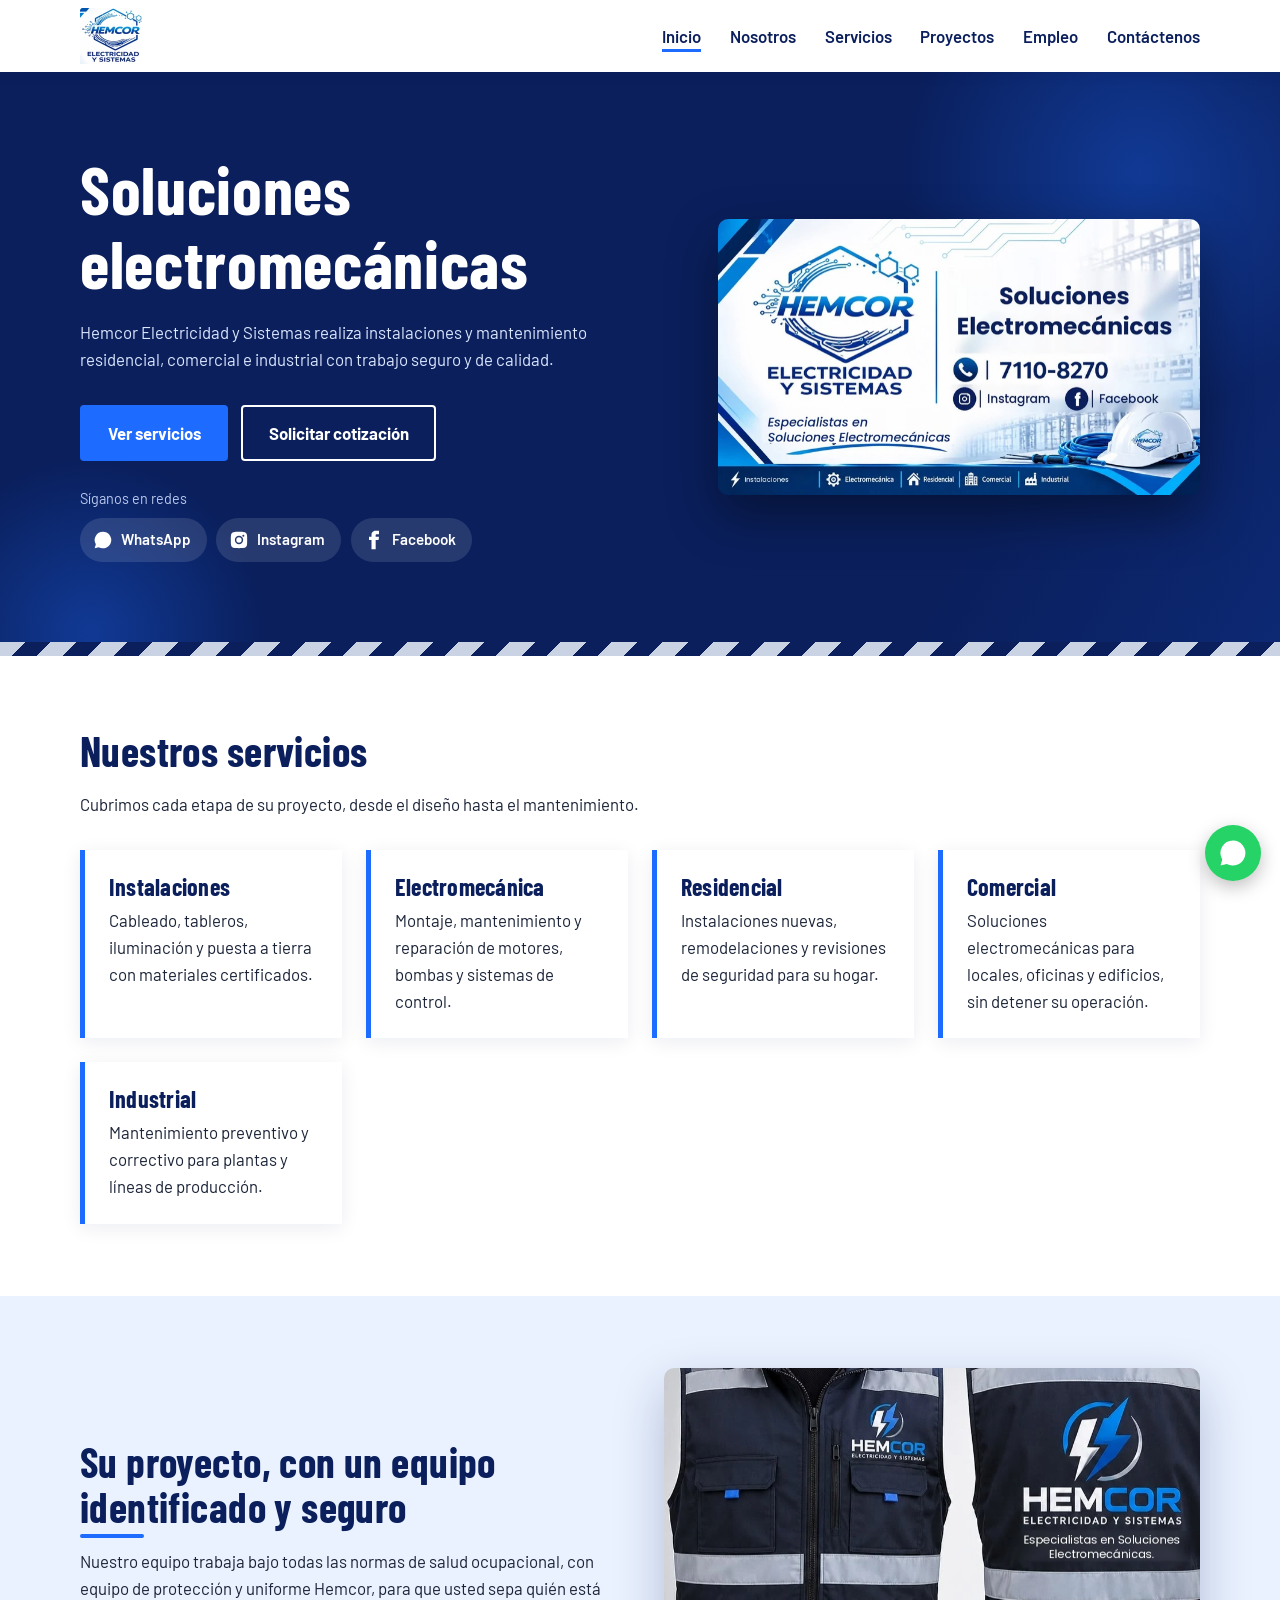
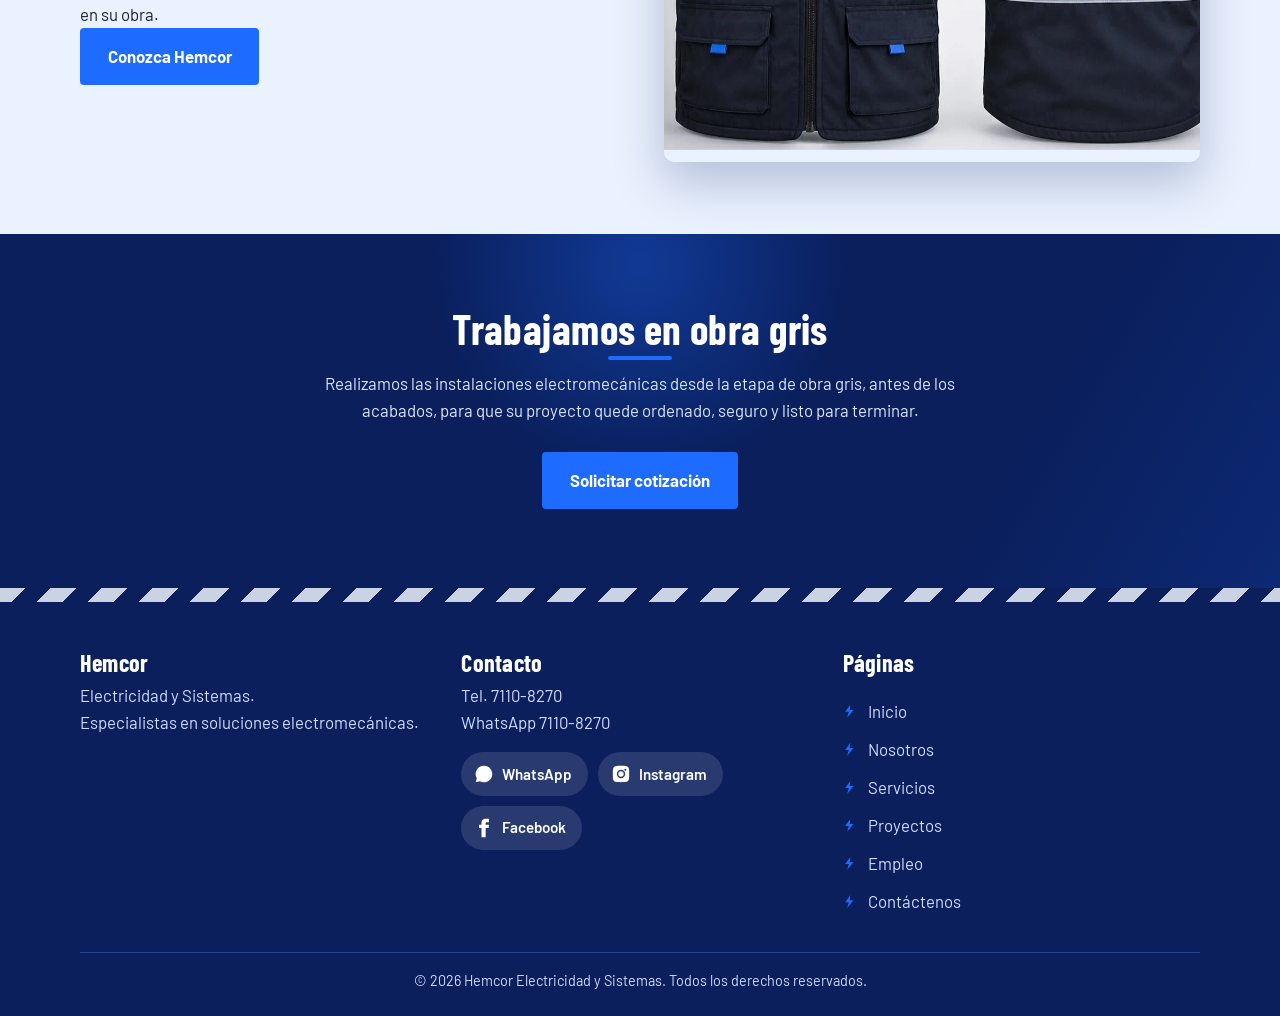
==== index.html @ e05042e1 "Sitio web de Hemcor Electricidad y Sistemas Sitio estático (HTML, CSS y JS) optimizado: imágenes Web" ====
<!DOCTYPE html>
<html lang="es">
<head>
<meta charset="UTF-8">
<meta name="viewport" content="width=device-width, initial-scale=1">
<title>Inicio | Hemcor Electricidad y Sistemas</title>
<meta name="description" content="Hemcor Electricidad y Sistemas: instalaciones eléctricas y electromecánicas residenciales, comerciales e industriales en Costa Rica. Cotice por WhatsApp al 7110-8270.">
<meta name="color-scheme" content="only light">
<meta name="theme-color" content="#0a1f5c">
<link rel="icon" type="image/png" sizes="32x32" href="images/favicon-32.png">
<link rel="apple-touch-icon" href="images/apple-touch-icon.png">
<link rel="canonical" href="https://j0s4.github.io/hemcor-web/">
<meta property="og:type" content="website">
<meta property="og:locale" content="es_CR">
<meta property="og:site_name" content="Hemcor Electricidad y Sistemas">
<meta property="og:title" content="Inicio | Hemcor Electricidad y Sistemas">
<meta property="og:description" content="Hemcor Electricidad y Sistemas: instalaciones eléctricas y electromecánicas residenciales, comerciales e industriales en Costa Rica. Cotice por WhatsApp al 7110-8270.">
<meta property="og:url" content="https://j0s4.github.io/hemcor-web/">
<meta property="og:image" content="https://j0s4.github.io/hemcor-web/images/compartir.jpg">
<meta property="og:image:width" content="1200">
<meta property="og:image:height" content="630">
<meta name="twitter:card" content="summary_large_image">
<link rel="preload" href="fonts/barlow-latin-400-normal.woff2" as="font" type="font/woff2" crossorigin>
<link rel="preload" href="fonts/barlow-condensed-latin-700-normal.woff2" as="font" type="font/woff2" crossorigin>
<link rel="stylesheet" href="css/estilos.css">
<noscript><style>.reveal{opacity:1!important;transform:none!important}</style></noscript>
<script type="application/ld+json">{"@context":"https://schema.org","@type":"Electrician","name":"Hemcor Electricidad y Sistemas","description":"Soluciones electromecánicas residenciales, comerciales e industriales.","url":"https://j0s4.github.io/hemcor-web/","logo":"https://j0s4.github.io/hemcor-web/images/logo.png","image":"https://j0s4.github.io/hemcor-web/images/compartir.jpg","telephone":"+506 7110-8270","address":{"@type":"PostalAddress","addressCountry":"CR"},"areaServed":"Costa Rica","sameAs":["https://www.instagram.com/hemcor_electromecanica/","https://www.facebook.com/profile.php?id=61596458493257"]}</script>
</head>
<body>
<header class="cabecera"><div class="contenedor">
<a class="logo-cab" href="index.html" aria-label="Inicio"><img src="images/logo.webp" width="124" height="112" alt="Hemcor Electricidad y Sistemas"></a>
<button class="hamburguesa" aria-label="Abrir menú" aria-expanded="false">&#9776;</button>
<nav><ul class="menu"><li><a href="index.html">Inicio</a></li><li><a href="nosotros.html">Nosotros</a></li><li><a href="servicios.html">Servicios</a></li><li><a href="proyectos.html">Proyectos</a></li><li><a href="empleo.html">Empleo</a></li><li><a href="contacto.html">Contáctenos</a></li></ul></nav>
</div></header>
<main>
<section class="hero"><div class="contenedor">
<div><h1>Soluciones electromecánicas</h1>
<p>Hemcor Electricidad y Sistemas realiza instalaciones y mantenimiento residencial, comercial e industrial con trabajo seguro y de calidad.</p>
<div class="botones"><a class="btn" href="servicios.html">Ver servicios</a><a class="btn claro" href="contacto.html">Solicitar cotización</a></div>
<p class="siganos">Síganos en redes</p><div class="redes redes-hero"><a class="wa" href="https://wa.me/50671108270" target="_blank" rel="noopener"><svg viewBox="0 0 24 24" aria-hidden="true"><path d="M17.5 14.4c-.3-.1-1.8-.9-2-1-.3-.1-.5-.1-.7.1-.2.3-.8 1-.9 1.2-.2.2-.3.2-.6.1-.3-.1-1.2-.5-2.4-1.5-.9-.8-1.5-1.8-1.6-2.1-.2-.3 0-.5.1-.6l.4-.5c.2-.2.2-.3.3-.5.1-.2 0-.4 0-.5l-.9-2.2c-.2-.6-.5-.5-.7-.5h-.6c-.2 0-.5.1-.8.4-.3.3-1 1-1 2.5s1.1 2.9 1.2 3.1c.1.2 2.1 3.2 5.1 4.5 2.5 1 3 .8 3.6.7.6-.1 1.8-.7 2-1.4.2-.7.2-1.3.2-1.4-.1-.2-.3-.3-.6-.4zM12 2a10 10 0 0 0-8.6 15.1L2 22l5-1.3A10 10 0 1 0 12 2z"/></svg><span>WhatsApp</span></a><a class="ig" href="https://www.instagram.com/hemcor_electromecanica/" target="_blank" rel="noopener"><svg viewBox="0 0 24 24" aria-hidden="true"><path d="M12 2.2c3.2 0 3.6 0 4.8.1 3.3.1 4.8 1.7 4.9 4.9.1 1.3.1 1.6.1 4.8s0 3.6-.1 4.8c-.1 3.2-1.7 4.8-4.9 4.9-1.3.1-1.6.1-4.8.1s-3.6 0-4.8-.1c-3.3-.1-4.8-1.7-4.9-4.9C2.2 15.6 2.2 15.2 2.2 12s0-3.6.1-4.8C2.4 3.9 3.9 2.4 7.2 2.3 8.4 2.2 8.8 2.2 12 2.2zM12 7a5 5 0 1 0 0 10 5 5 0 0 0 0-10zm0 8.2a3.2 3.2 0 1 1 0-6.4 3.2 3.2 0 0 1 0 6.4zm5.2-9.6a1.2 1.2 0 1 0 0 2.4 1.2 1.2 0 0 0 0-2.4z"/></svg><span>Instagram</span></a><a class="fb" href="https://www.facebook.com/profile.php?id=61596458493257" target="_blank" rel="noopener"><svg viewBox="0 0 24 24" aria-hidden="true"><path d="M14 8V6c0-.9.6-1 1-1h3V1h-4c-4 0-5 3-5 5v2H6v4h3v11h5V12h3.5l.5-4z"/></svg><span>Facebook</span></a></div></div>
<div class="foto flota"><img src="images/tarjeta.webp" srcset="images/tarjeta-800.webp 800w, images/tarjeta.webp 1600w" sizes="(max-width: 820px) 92vw, 520px" width="1600" height="914" fetchpriority="high" alt="Tarjeta de presentación de Hemcor: soluciones electromecánicas"></div>
</div></section><div class="banda"></div>
<section class="seccion"><div class="contenedor"><h2>Nuestros servicios</h2><p>Cubrimos cada etapa de su proyecto, desde el diseño hasta el mantenimiento.</p>
<div class="rejilla"><div class="tarjeta reveal"><h3>Instalaciones</h3><p>Cableado, tableros, iluminación y puesta a tierra con materiales certificados.</p></div><div class="tarjeta reveal"><h3>Electromecánica</h3><p>Montaje, mantenimiento y reparación de motores, bombas y sistemas de control.</p></div><div class="tarjeta reveal"><h3>Residencial</h3><p>Instalaciones nuevas, remodelaciones y revisiones de seguridad para su hogar.</p></div><div class="tarjeta reveal"><h3>Comercial</h3><p>Soluciones electromecánicas para locales, oficinas y edificios, sin detener su operación.</p></div><div class="tarjeta reveal"><h3>Industrial</h3><p>Mantenimiento preventivo y correctivo para plantas y líneas de producción.</p></div></div></div></section>
<section class="seccion alt"><div class="contenedor dos">
<div class="reveal"><h2>Su proyecto, con un equipo identificado y seguro</h2><p>Nuestro equipo trabaja bajo todas las normas de salud ocupacional, con equipo de protección y uniforme Hemcor, para que usted sepa quién está en su obra.</p>
<a class="btn" href="nosotros.html">Conozca Hemcor</a></div>
<div class="foto reveal der"><img data-parallax src="images/chaleco.webp" width="1046" height="770" loading="lazy" decoding="async" alt="Chaleco de trabajo Hemcor"></div>
</div></section>
<section class="seccion obra"><div class="contenedor reveal"><h2>Trabajamos en obra gris</h2><p>Realizamos las instalaciones electromecánicas desde la etapa de obra gris, antes de los acabados, para que su proyecto quede ordenado, seguro y listo para terminar.</p><a class="btn" href="contacto.html">Solicitar cotización</a></div></section>
</main>
<div class="banda"></div>
<footer class="pie"><div class="contenedor">
<div class="rejilla">
<div><h3>Hemcor</h3><p>Electricidad y Sistemas.<br>Especialistas en soluciones electromecánicas.</p></div>
<div><h3>Contacto</h3><p><a href="tel:+50671108270">Tel. 7110-8270</a><br><a href="https://wa.me/50671108270" target="_blank" rel="noopener">WhatsApp 7110-8270</a></p><div class="redes"><a class="wa" href="https://wa.me/50671108270" target="_blank" rel="noopener"><svg viewBox="0 0 24 24" aria-hidden="true"><path d="M17.5 14.4c-.3-.1-1.8-.9-2-1-.3-.1-.5-.1-.7.1-.2.3-.8 1-.9 1.2-.2.2-.3.2-.6.1-.3-.1-1.2-.5-2.4-1.5-.9-.8-1.5-1.8-1.6-2.1-.2-.3 0-.5.1-.6l.4-.5c.2-.2.2-.3.3-.5.1-.2 0-.4 0-.5l-.9-2.2c-.2-.6-.5-.5-.7-.5h-.6c-.2 0-.5.1-.8.4-.3.3-1 1-1 2.5s1.1 2.9 1.2 3.1c.1.2 2.1 3.2 5.1 4.5 2.5 1 3 .8 3.6.7.6-.1 1.8-.7 2-1.4.2-.7.2-1.3.2-1.4-.1-.2-.3-.3-.6-.4zM12 2a10 10 0 0 0-8.6 15.1L2 22l5-1.3A10 10 0 1 0 12 2z"/></svg><span>WhatsApp</span></a><a class="ig" href="https://www.instagram.com/hemcor_electromecanica/" target="_blank" rel="noopener"><svg viewBox="0 0 24 24" aria-hidden="true"><path d="M12 2.2c3.2 0 3.6 0 4.8.1 3.3.1 4.8 1.7 4.9 4.9.1 1.3.1 1.6.1 4.8s0 3.6-.1 4.8c-.1 3.2-1.7 4.8-4.9 4.9-1.3.1-1.6.1-4.8.1s-3.6 0-4.8-.1c-3.3-.1-4.8-1.7-4.9-4.9C2.2 15.6 2.2 15.2 2.2 12s0-3.6.1-4.8C2.4 3.9 3.9 2.4 7.2 2.3 8.4 2.2 8.8 2.2 12 2.2zM12 7a5 5 0 1 0 0 10 5 5 0 0 0 0-10zm0 8.2a3.2 3.2 0 1 1 0-6.4 3.2 3.2 0 0 1 0 6.4zm5.2-9.6a1.2 1.2 0 1 0 0 2.4 1.2 1.2 0 0 0 0-2.4z"/></svg><span>Instagram</span></a><a class="fb" href="https://www.facebook.com/profile.php?id=61596458493257" target="_blank" rel="noopener"><svg viewBox="0 0 24 24" aria-hidden="true"><path d="M14 8V6c0-.9.6-1 1-1h3V1h-4c-4 0-5 3-5 5v2H6v4h3v11h5V12h3.5l.5-4z"/></svg><span>Facebook</span></a></div></div>
<div><h3>Páginas</h3><ul class="lista"><li><a href="index.html">Inicio</a></li><li><a href="nosotros.html">Nosotros</a></li><li><a href="servicios.html">Servicios</a></li><li><a href="proyectos.html">Proyectos</a></li><li><a href="empleo.html">Empleo</a></li><li><a href="contacto.html">Contáctenos</a></li></ul></div>
</div>
<p class="copy">© 2026 Hemcor Electricidad y Sistemas. Todos los derechos reservados.</p>
</div></footer>
<a class="wa-flotante" href="https://wa.me/50671108270" target="_blank" rel="noopener" aria-label="Escríbanos por WhatsApp"><svg viewBox="0 0 24 24" aria-hidden="true"><path d="M17.5 14.4c-.3-.1-1.8-.9-2-1-.3-.1-.5-.1-.7.1-.2.3-.8 1-.9 1.2-.2.2-.3.2-.6.1-.3-.1-1.2-.5-2.4-1.5-.9-.8-1.5-1.8-1.6-2.1-.2-.3 0-.5.1-.6l.4-.5c.2-.2.2-.3.3-.5.1-.2 0-.4 0-.5l-.9-2.2c-.2-.6-.5-.5-.7-.5h-.6c-.2 0-.5.1-.8.4-.3.3-1 1-1 2.5s1.1 2.9 1.2 3.1c.1.2 2.1 3.2 5.1 4.5 2.5 1 3 .8 3.6.7.6-.1 1.8-.7 2-1.4.2-.7.2-1.3.2-1.4-.1-.2-.3-.3-.6-.4zM12 2a10 10 0 0 0-8.6 15.1L2 22l5-1.3A10 10 0 1 0 12 2z"/></svg></a>
<button class="subir" aria-label="Volver arriba">&#8593;</button>
<script src="js/main.js" defer></script>
</body>
</html>
---- css/estilos.css ----
@font-face{font-family:'Barlow';font-style:normal;font-weight:400;font-display:swap;src:url(../fonts/barlow-latin-400-normal.woff2) format('woff2')}
@font-face{font-family:'Barlow';font-style:normal;font-weight:600;font-display:swap;src:url(../fonts/barlow-latin-600-normal.woff2) format('woff2')}
@font-face{font-family:'Barlow';font-style:normal;font-weight:700;font-display:swap;src:url(../fonts/barlow-latin-700-normal.woff2) format('woff2')}
@font-face{font-family:'Barlow Condensed';font-style:normal;font-weight:700;font-display:swap;src:url(../fonts/barlow-condensed-latin-700-normal.woff2) format('woff2')}
:root{--navy:#0a1f5c;--azul:#1e6bff;--cielo:#eaf2ff;--reflej:#c9d3e3;--texto:#1b2438;--blanco:#fff}
*{box-sizing:border-box;margin:0;padding:0}
html{scroll-behavior:smooth}
body{font-family:'Barlow',sans-serif;color:var(--texto);line-height:1.6;font-size:1.05rem}
h1,h2,h3{font-family:'Barlow Condensed',sans-serif;line-height:1.1;color:var(--navy);letter-spacing:.01em}
h1{font-size:clamp(2.4rem,6vw,4.2rem)}h2{font-size:clamp(1.9rem,4vw,2.6rem);margin-bottom:.6rem}h3{font-size:1.5rem;margin-bottom:.4rem}
img{max-width:100%;display:block}a{color:inherit}
:focus-visible{outline:3px solid var(--azul);outline-offset:2px}
.contenedor{width:min(1120px,92%);margin:auto}
.seccion{padding:4.5rem 0}.seccion.alt{background:var(--cielo)}
.banda{height:14px;background:repeating-linear-gradient(135deg,var(--reflej) 0 18px,var(--navy) 18px 36px)}
/* cabecera */
.cabecera{position:sticky;top:0;z-index:50;background:var(--blanco);box-shadow:0 2px 12px rgba(10,31,92,.12)}
.cabecera .contenedor{display:flex;align-items:center;justify-content:space-between;padding:.5rem 0}
.cabecera img{height:56px;width:auto}
.menu{display:flex;gap:1.8rem;list-style:none}
.menu a{text-decoration:none;font-weight:600;color:var(--navy);padding:.3rem 0;border-bottom:3px solid transparent}
.menu a:hover,.menu a.activo{border-color:var(--azul)}
.hamburguesa{display:none;background:none;border:0;font-size:2rem;color:var(--navy);cursor:pointer}
/* hero */
.hero{background:linear-gradient(120deg,var(--navy) 55%,#123a9c);color:var(--blanco);padding:5rem 0}
.hero .contenedor{display:grid;grid-template-columns:1.1fr .9fr;gap:3rem;align-items:center}
.hero h1{color:var(--blanco)}.hero p{margin:1.2rem 0 2rem;max-width:34em;color:#dbe6ff}
.hero img{border-radius:10px;box-shadow:0 20px 50px rgba(0,0,0,.4)}
.pagina-titulo{background:var(--navy);color:var(--blanco);padding:3.5rem 0}.pagina-titulo h1{color:var(--blanco);font-size:clamp(2.2rem,5vw,3.4rem)}
.botones{display:flex;gap:.8rem;flex-wrap:wrap}
.btn{display:inline-block;padding:.8rem 1.6rem;background:var(--azul);color:var(--blanco);font-weight:700;text-decoration:none;border-radius:4px;border:2px solid var(--azul);cursor:pointer;font:inherit;font-weight:700;transition:background .2s}
.btn:hover{background:var(--blanco);color:var(--azul)}
.btn.claro{background:transparent;border-color:var(--blanco)}.btn.claro:hover{background:var(--blanco);color:var(--navy)}
/* rejillas */
.rejilla{display:grid;grid-template-columns:repeat(auto-fit,minmax(240px,1fr));gap:1.5rem;margin-top:2rem}
.tarjeta{background:var(--blanco);border-left:5px solid var(--azul);padding:1.5rem;box-shadow:0 4px 18px rgba(10,31,92,.08)}
.dos{display:grid;grid-template-columns:1fr 1fr;gap:3rem;align-items:center}
.dos img{border-radius:10px}
.lista{list-style:none;margin-top:1rem}.lista li{padding:.35rem 0 .35rem 1.6rem;position:relative}
.lista li::before{content:"";position:absolute;left:0;top:.8rem;width:.8rem;height:.8rem;background:var(--azul);clip-path:polygon(60% 0,20% 55%,48% 55%,36% 100%,85% 40%,55% 40%)}
.cifras{display:flex;gap:2.5rem;flex-wrap:wrap;margin-top:2rem}.cifras strong{display:block;font:700 2.6rem 'Barlow Condensed';color:var(--azul)}
/* formulario */
form{display:grid;gap:1rem}label{font-weight:600;color:var(--navy)}
input,textarea,select{width:100%;padding:.75rem;border:2px solid var(--reflej);border-radius:4px;font:inherit}
input:focus,textarea:focus,select:focus{border-color:var(--azul);outline:none}
.aviso{color:#0a7a3b;font-weight:600;min-height:1.5em}
/* pie */
.pie{background:var(--navy);color:#cfdbff;padding:3rem 0 1.5rem}
.pie .rejilla{margin-top:0}.pie h3{color:var(--blanco)}.pie a{text-decoration:none}.pie a:hover{text-decoration:underline}
.copy{border-top:1px solid #2b448f;margin-top:2rem;padding-top:1rem;font-size:.9rem;text-align:center}
.subir{position:fixed;right:1.2rem;bottom:1.2rem;width:48px;height:48px;border-radius:50%;border:0;background:var(--azul);color:#fff;font-size:1.4rem;cursor:pointer;opacity:0;pointer-events:none;transition:opacity .3s}
.subir.visible{opacity:1;pointer-events:auto}
.reveal{opacity:0;transform:translateY(16px);transition:.6s}.reveal.visible{opacity:1;transform:none}

/* fotos con movimiento */
.foto{overflow:hidden;border-radius:10px;box-shadow:0 20px 50px rgba(10,31,92,.25)}
.foto img{width:100%;border-radius:0;box-shadow:none;transition:transform .8s cubic-bezier(.2,.7,.2,1);will-change:transform}
.foto:hover img{transform:scale(1.08)}
.hero .foto{box-shadow:0 20px 50px rgba(0,0,0,.4)}
.hero .foto img{box-shadow:none;border-radius:0}
.flota{animation:flotar 6s ease-in-out infinite}
@keyframes flotar{0%,100%{transform:translateY(0)}50%{transform:translateY(-12px)}}
.hero .contenedor>div:first-child{animation:entra-izq 1s both}
.hero .foto{animation:entra-der 1s .15s both,flotar 6s 1.2s ease-in-out infinite}
@keyframes entra-izq{from{opacity:0;transform:translateX(-40px)}}
@keyframes entra-der{from{opacity:0;transform:translateX(50px) scale(.95)}}
.reveal.der{transform:translateX(50px) scale(.96)}.reveal.der.visible{transform:none}
.tarjeta .foto{margin:-1.5rem -1.5rem 1rem;border-radius:0;box-shadow:none}
.tarjeta .foto img{height:210px;object-fit:cover}
.btn{transition:background .2s,transform .2s}.btn:hover{transform:translateY(-2px)}
.galeria{display:grid;grid-template-columns:repeat(auto-fit,minmax(260px,1fr));gap:1.5rem;margin-top:2rem}
.galeria .tarjeta{display:flex;flex-direction:column}
.galeria .foto img{height:380px;object-fit:cover;object-position:center top}
.video{margin:-1.5rem -1.5rem 1rem;background:#000}
.video video{width:100%;height:380px;object-fit:contain;display:block;background:#000}
/* obra gris */
.obra{background:linear-gradient(120deg,var(--navy) 55%,#123a9c);color:var(--blanco);text-align:center}
.obra h2{color:var(--blanco)}.obra p{max-width:40em;margin:.5rem auto 1.8rem;color:#dbe6ff}

/* ===== movimiento sutil ===== */
/* barra de progreso de lectura */
.progreso{position:fixed;top:0;left:0;height:3px;width:100%;background:linear-gradient(90deg,var(--azul),#6fa8ff);transform-origin:left;transform:scaleX(0);z-index:100}
/* cabecera que se compacta */
.cabecera{transition:box-shadow .3s,background .3s}.cabecera img{transition:height .3s}
.cabecera.compacta img{height:46px}.cabecera.compacta{box-shadow:0 4px 18px rgba(10,31,92,.2)}
/* menú: subrayado que se dibuja */
.menu a{position:relative;border-bottom:0;transition:color .2s}
.menu a::after{content:"";position:absolute;left:0;right:0;bottom:-2px;height:3px;background:var(--azul);transform:scaleX(0);transform-origin:left;transition:transform .3s}
.menu a:hover::after,.menu a.activo::after{transform:scaleX(1)}
/* franjas de seguridad en movimiento lento */
.banda{background-size:51px 100%;animation:franja 3s linear infinite}
@keyframes franja{to{background-position:51px 0}}
/* fondo del hero con brillo que respira */
.hero,.obra{position:relative;overflow:hidden;background-size:140% 140%;animation:fondo 14s ease-in-out infinite alternate}
@keyframes fondo{from{background-position:0 50%}to{background-position:100% 50%}}
.hero::before,.hero::after,.obra::before{content:"";position:absolute;border-radius:50%;pointer-events:none;background:radial-gradient(circle,rgba(30,107,255,.35),transparent 65%)}
.hero::before{width:520px;height:520px;right:-120px;top:-160px;animation:orbe 11s ease-in-out infinite alternate}
.hero::after{width:380px;height:380px;left:-100px;bottom:-180px;animation:orbe 14s ease-in-out infinite alternate-reverse}
.obra::before{width:460px;height:460px;left:50%;top:-200px;margin-left:-230px;animation:orbe 12s ease-in-out infinite alternate}
@keyframes orbe{from{transform:translate(0,0) scale(1)}to{transform:translate(-40px,30px) scale(1.25)}}
.hero .contenedor,.obra .contenedor{position:relative;z-index:1}
/* títulos con línea que se dibuja */
.seccion h2{position:relative;padding-bottom:.5rem}
.seccion h2::after{content:"";position:absolute;left:0;bottom:0;width:64px;height:4px;background:var(--azul);border-radius:2px;transform:scaleX(0);transform-origin:left;transition:transform .8s .3s}
.reveal.visible h2::after,.seccion .contenedor>h2.visible::after{transform:scaleX(1)}
.obra h2::after{left:50%;margin-left:-32px}
.pagina-titulo h1{animation:entra-izq .9s both}
.pagina-titulo{position:relative;overflow:hidden}
.pagina-titulo::after{content:"";position:absolute;right:-80px;top:-120px;width:380px;height:380px;border-radius:50%;background:radial-gradient(circle,rgba(30,107,255,.35),transparent 65%);animation:orbe 10s ease-in-out infinite alternate}
/* tarjetas */
.tarjeta{transition:transform .35s,box-shadow .35s,border-color .35s}
.tarjeta:hover{transform:translateY(-6px);box-shadow:0 14px 30px rgba(10,31,92,.18)}
.tarjeta h3{transition:color .25s}.tarjeta:hover h3{color:var(--azul)}
.reveal{transition:opacity .7s,transform .7s}
.reveal.izq{transform:translateX(-50px)}.reveal.izq.visible{transform:none}
/* botones con brillo */
.btn{position:relative;overflow:hidden}
.btn::after{content:"";position:absolute;top:0;left:-80%;width:50%;height:100%;background:linear-gradient(100deg,transparent,rgba(255,255,255,.45),transparent);transform:skewX(-20deg);transition:left .6s}
.btn:hover::after{left:130%}
.hero .btn:not(.claro){animation:pulso 2.8s 2s ease-in-out infinite}
@keyframes pulso{0%,100%{box-shadow:0 0 0 0 rgba(30,107,255,.55)}50%{box-shadow:0 0 0 12px rgba(30,107,255,0)}}
/* iconos de lista y botón subir */
.lista li::before{transition:transform .3s}.lista li:hover::before{transform:scale(1.4) rotate(-8deg)}
.subir{transition:opacity .3s,transform .3s}.subir.visible{animation:rebote 2.4s 1s ease-in-out infinite}.subir:hover{transform:scale(1.12)}
@keyframes rebote{0%,100%{transform:translateY(0)}50%{transform:translateY(-5px)}}
/* fotos: brillo al pasar el mouse */
.foto{position:relative;transform-style:preserve-3d;transition:transform .2s ease-out,box-shadow .3s}
.foto::after{content:"";position:absolute;inset:0;background:linear-gradient(120deg,transparent 40%,rgba(255,255,255,.25) 50%,transparent 60%);transform:translateX(-100%);transition:transform .9s;pointer-events:none}
.foto:hover::after{transform:translateX(100%)}
/* cifras y pie */
.cifras strong{font-variant-numeric:tabular-nums}
.pie a{transition:color .2s,padding-left .2s}.pie .lista a:hover{padding-left:6px;color:#fff;text-decoration:none}
.logo-cab{display:inline-block}.logo-cab:hover img{animation:giro .8s}
@keyframes giro{30%{transform:scale(1.08) rotate(-3deg)}60%{transform:scale(1.04) rotate(2deg)}}
@media(max-width:820px){
 .hamburguesa{display:block}
 .menu{display:none;position:absolute;top:100%;right:0;left:0;background:var(--blanco);flex-direction:column;gap:0;padding:1rem 4%;box-shadow:0 10px 20px rgba(0,0,0,.15)}
 .menu.abierto{display:flex}.menu a{display:block;padding:.7rem 0}
 .hero .contenedor,.dos{grid-template-columns:1fr}
}
@media(prefers-reduced-motion:reduce){*{scroll-behavior:auto!important;animation:none!important}.foto img{transition:none!important;transform:none!important}.progreso{display:none}.tarjeta:hover{transform:none}.reveal{opacity:1;transform:none;transition:none}}

/* ===== mejoras: redes, WhatsApp, móvil ===== */
.redes{display:flex;gap:.6rem;margin-top:1rem}
.redes a{display:inline-flex;align-items:center;justify-content:center;width:44px;height:44px;border-radius:50%;background:rgba(255,255,255,.1);transition:background .25s,transform .25s}
.redes a:hover{background:var(--azul);transform:translateY(-3px)}
.redes svg{width:20px;height:20px;fill:#fff}
.wa-flotante{position:fixed;right:1.2rem;bottom:1.2rem;z-index:60;width:56px;height:56px;border-radius:50%;background:#25d366;display:flex;align-items:center;justify-content:center;box-shadow:0 6px 18px rgba(0,0,0,.25);transition:transform .25s}
.wa-flotante:hover{transform:scale(1.1)}
.wa-flotante svg{width:30px;height:30px;fill:#fff}
.subir{bottom:5.2rem;z-index:60}
.hamburguesa{width:48px;height:48px;line-height:1}
.galeria video{background:#000}
@media(max-width:820px){
 .menu a{font-size:1.1rem;padding:.85rem 0;border-bottom:1px solid var(--cielo)}
 .menu a::after{display:none}.menu a.activo{color:var(--azul)}
 .hero{padding:3rem 0}.hero .contenedor{gap:2rem}.hero p{margin:1rem 0 1.5rem}
 .seccion{padding:3rem 0}.pagina-titulo{padding:2.5rem 0}
 .dos{gap:2rem}
 .cabecera img{height:48px}.cabecera.compacta img{height:42px}
}
@media(max-width:480px){
 .botones .btn{flex:1 1 100%;text-align:center}
 .galeria{grid-template-columns:1fr}
 .galeria .foto img,.video video{height:420px}
 .cifras{gap:1.5rem}
}
/* evita scroll horizontal por animaciones que entran de lado */
.seccion{overflow-x:hidden;overflow-x:clip}
/* botón del menú alineado a la derecha en móvil */
@media(max-width:820px){.hamburguesa{margin-left:auto}}
/* con "reducir movimiento" todo el contenido se muestra en su lugar */
@media(prefers-reduced-motion:reduce){.reveal,.reveal.izq,.reveal.der{opacity:1;transform:none}}
/* ===== correcciones ===== */
/* las imágenes mantienen su proporción (no se estiran) */
img{height:auto}
/* siempre fondo claro y texto legible, aunque el navegador esté en modo oscuro */
:root{color-scheme:only light}
html,body{background:#fff;color:var(--texto)}
/* la tarjeta del inicio no se amplía al pasar el mouse para que el texto se lea nítido */
.hero .foto:hover img{transform:none}
.hero .foto::after{display:none}
/* botones de redes con nombre */
.redes{display:flex;flex-wrap:wrap;gap:.6rem;margin-top:1rem}
.redes a{width:auto;height:44px;padding:0 1rem 0 .8rem;gap:.5rem;border-radius:999px;color:#fff;font-weight:600;font-size:.95rem;text-decoration:none!important;background:rgba(255,255,255,.12)}
.redes a span{line-height:1}
.redes a.wa:hover{background:#25d366}
.redes a.ig:hover{background:linear-gradient(45deg,#f58529,#dd2a7b,#8134af)}
.redes a.fb:hover{background:#1877f2}
.pie .redes a:hover{padding-left:.8rem;color:#fff}
.siganos{margin:1.6rem 0 0!important;font-size:.9rem;color:#b9c8ee!important}
.redes-hero{margin-top:.5rem}
.redes.en-claro{margin-top:1.5rem}
.redes.en-claro a{background:var(--cielo);color:var(--navy)}
.redes.en-claro svg{fill:var(--navy)}
.redes.en-claro a:hover,.redes.en-claro a:hover svg{color:#fff;fill:#fff}
@media(max-width:480px){.redes{gap:.45rem}.redes a{padding:0 .75rem 0 .6rem;gap:.4rem;font-size:.9rem}.redes svg{width:18px;height:18px}}
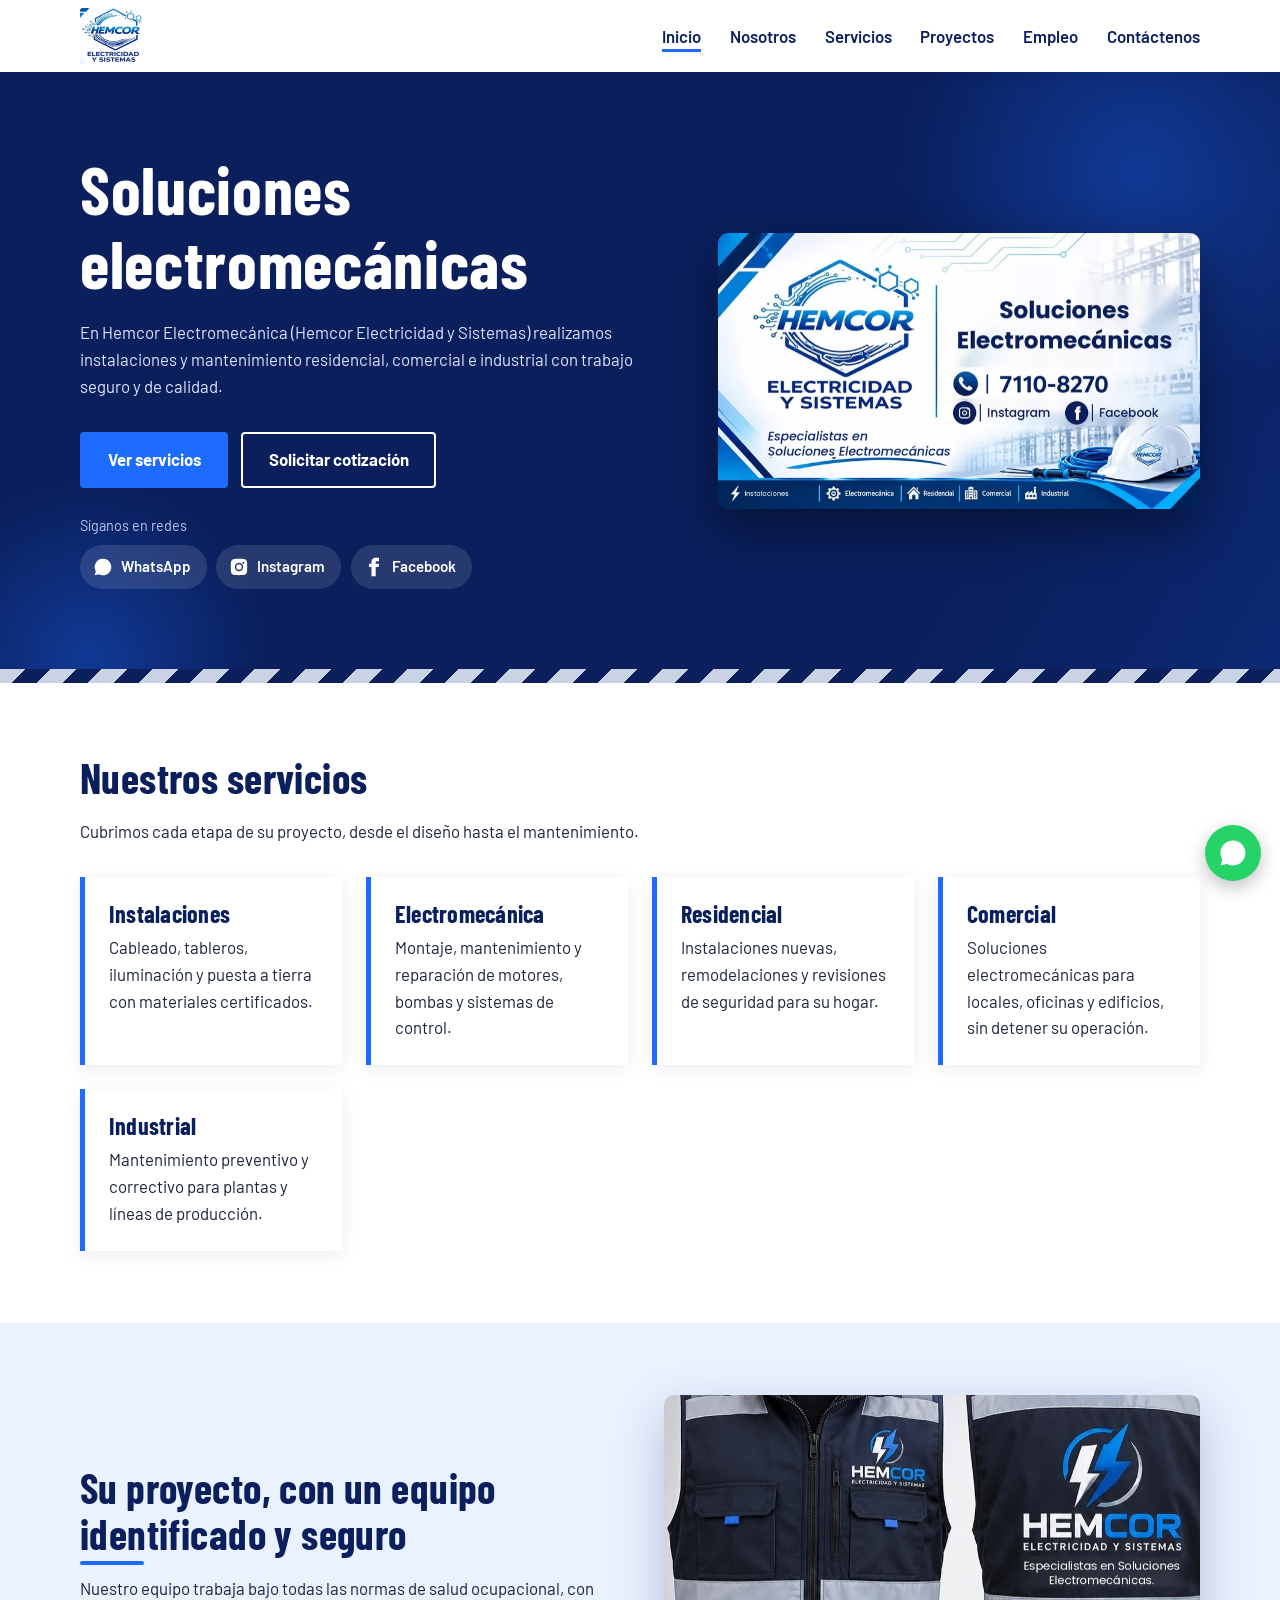
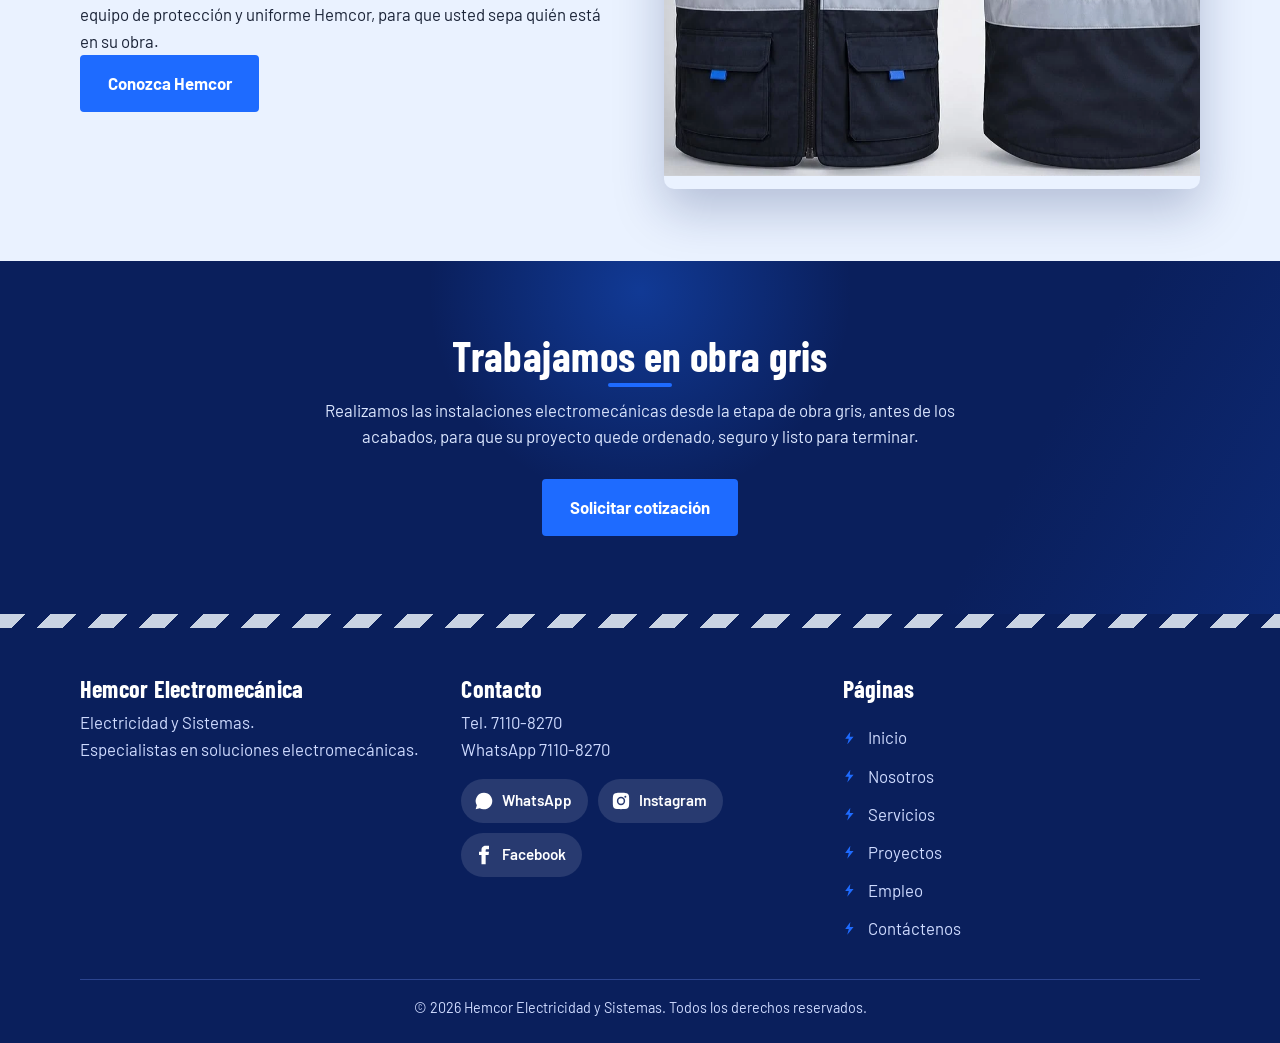
==== commit a37f5093: "SEO: el nombre Hemcor Electromecánica en títulos, textos y datos estructurados Para que Google asoci" ====
--- a/index.html
+++ b/index.html
@@ -3,20 +3,20 @@
 <head>
 <meta charset="UTF-8">
 <meta name="viewport" content="width=device-width, initial-scale=1">
-<title>Inicio | Hemcor Electricidad y Sistemas</title>
-<meta name="description" content="Hemcor Electricidad y Sistemas: instalaciones eléctricas y electromecánicas residenciales, comerciales e industriales en Costa Rica. Cotice por WhatsApp al 7110-8270.">
+<title>Hemcor Electromecánica | Electricidad y Sistemas en Costa Rica</title>
+<meta name="description" content="Hemcor Electromecánica (Hemcor Electricidad y Sistemas): instalaciones eléctricas y electromecánicas residenciales, comerciales e industriales en Costa Rica. Cotice por WhatsApp al 7110-8270.">
 <meta name="color-scheme" content="only light">
 <meta name="theme-color" content="#0a1f5c">
 <link rel="icon" type="image/png" sizes="32x32" href="images/favicon-32.png">
 <link rel="apple-touch-icon" href="images/apple-touch-icon.png">
-<link rel="canonical" href="https://j0s4.github.io/hemcor-web/">
+<link rel="canonical" href="https://hemcorelectromecanica.com/">
 <meta property="og:type" content="website">
 <meta property="og:locale" content="es_CR">
-<meta property="og:site_name" content="Hemcor Electricidad y Sistemas">
-<meta property="og:title" content="Inicio | Hemcor Electricidad y Sistemas">
-<meta property="og:description" content="Hemcor Electricidad y Sistemas: instalaciones eléctricas y electromecánicas residenciales, comerciales e industriales en Costa Rica. Cotice por WhatsApp al 7110-8270.">
-<meta property="og:url" content="https://j0s4.github.io/hemcor-web/">
-<meta property="og:image" content="https://j0s4.github.io/hemcor-web/images/compartir.jpg">
+<meta property="og:site_name" content="Hemcor Electromecánica">
+<meta property="og:title" content="Hemcor Electromecánica | Electricidad y Sistemas en Costa Rica">
+<meta property="og:description" content="Hemcor Electromecánica (Hemcor Electricidad y Sistemas): instalaciones eléctricas y electromecánicas residenciales, comerciales e industriales en Costa Rica. Cotice por WhatsApp al 7110-8270.">
+<meta property="og:url" content="https://hemcorelectromecanica.com/">
+<meta property="og:image" content="https://hemcorelectromecanica.com/images/compartir.jpg">
 <meta property="og:image:width" content="1200">
 <meta property="og:image:height" content="630">
 <meta name="twitter:card" content="summary_large_image">
@@ -24,7 +24,8 @@
 <link rel="preload" href="fonts/barlow-condensed-latin-700-normal.woff2" as="font" type="font/woff2" crossorigin>
 <link rel="stylesheet" href="css/estilos.css">
 <noscript><style>.reveal{opacity:1!important;transform:none!important}</style></noscript>
-<script type="application/ld+json">{"@context":"https://schema.org","@type":"Electrician","name":"Hemcor Electricidad y Sistemas","description":"Soluciones electromecánicas residenciales, comerciales e industriales.","url":"https://j0s4.github.io/hemcor-web/","logo":"https://j0s4.github.io/hemcor-web/images/logo.png","image":"https://j0s4.github.io/hemcor-web/images/compartir.jpg","telephone":"+506 7110-8270","address":{"@type":"PostalAddress","addressCountry":"CR"},"areaServed":"Costa Rica","sameAs":["https://www.instagram.com/hemcor_electromecanica/","https://www.facebook.com/profile.php?id=61596458493257"]}</script>
+<script type="application/ld+json">{"@context":"https://schema.org","@type":"Electrician","name":"Hemcor Electromecánica","description":"Soluciones electromecánicas residenciales, comerciales e industriales.","url":"https://hemcorelectromecanica.com/","logo":"https://hemcorelectromecanica.com/images/logo.png","image":"https://hemcorelectromecanica.com/images/compartir.jpg","telephone":"+506 7110-8270","address":{"@type":"PostalAddress","addressCountry":"CR"},"areaServed":"Costa Rica","sameAs":["https://www.instagram.com/hemcor_electromecanica/","https://www.facebook.com/profile.php?id=61596458493257"],"alternateName":["Hemcor Electromecanica","Hemcor Electricidad y Sistemas","Hemcor"],"@id":"https://hemcorelectromecanica.com/#negocio"}</script>
+<script type="application/ld+json">{"@context":"https://schema.org","@type":"WebSite","name":"Hemcor Electromecánica","alternateName":["Hemcor","Hemcor Electricidad y Sistemas"],"url":"https://hemcorelectromecanica.com/"}</script>
 </head>
 <body>
 <header class="cabecera"><div class="contenedor">
@@ -35,7 +36,7 @@
 <main>
 <section class="hero"><div class="contenedor">
 <div><h1>Soluciones electromecánicas</h1>
-<p>Hemcor Electricidad y Sistemas realiza instalaciones y mantenimiento residencial, comercial e industrial con trabajo seguro y de calidad.</p>
+<p>En Hemcor Electromecánica (Hemcor Electricidad y Sistemas) realizamos instalaciones y mantenimiento residencial, comercial e industrial con trabajo seguro y de calidad.</p>
 <div class="botones"><a class="btn" href="servicios.html">Ver servicios</a><a class="btn claro" href="contacto.html">Solicitar cotización</a></div>
 <p class="siganos">Síganos en redes</p><div class="redes redes-hero"><a class="wa" href="https://wa.me/50671108270" target="_blank" rel="noopener"><svg viewBox="0 0 24 24" aria-hidden="true"><path d="M17.5 14.4c-.3-.1-1.8-.9-2-1-.3-.1-.5-.1-.7.1-.2.3-.8 1-.9 1.2-.2.2-.3.2-.6.1-.3-.1-1.2-.5-2.4-1.5-.9-.8-1.5-1.8-1.6-2.1-.2-.3 0-.5.1-.6l.4-.5c.2-.2.2-.3.3-.5.1-.2 0-.4 0-.5l-.9-2.2c-.2-.6-.5-.5-.7-.5h-.6c-.2 0-.5.1-.8.4-.3.3-1 1-1 2.5s1.1 2.9 1.2 3.1c.1.2 2.1 3.2 5.1 4.5 2.5 1 3 .8 3.6.7.6-.1 1.8-.7 2-1.4.2-.7.2-1.3.2-1.4-.1-.2-.3-.3-.6-.4zM12 2a10 10 0 0 0-8.6 15.1L2 22l5-1.3A10 10 0 1 0 12 2z"/></svg><span>WhatsApp</span></a><a class="ig" href="https://www.instagram.com/hemcor_electromecanica/" target="_blank" rel="noopener"><svg viewBox="0 0 24 24" aria-hidden="true"><path d="M12 2.2c3.2 0 3.6 0 4.8.1 3.3.1 4.8 1.7 4.9 4.9.1 1.3.1 1.6.1 4.8s0 3.6-.1 4.8c-.1 3.2-1.7 4.8-4.9 4.9-1.3.1-1.6.1-4.8.1s-3.6 0-4.8-.1c-3.3-.1-4.8-1.7-4.9-4.9C2.2 15.6 2.2 15.2 2.2 12s0-3.6.1-4.8C2.4 3.9 3.9 2.4 7.2 2.3 8.4 2.2 8.8 2.2 12 2.2zM12 7a5 5 0 1 0 0 10 5 5 0 0 0 0-10zm0 8.2a3.2 3.2 0 1 1 0-6.4 3.2 3.2 0 0 1 0 6.4zm5.2-9.6a1.2 1.2 0 1 0 0 2.4 1.2 1.2 0 0 0 0-2.4z"/></svg><span>Instagram</span></a><a class="fb" href="https://www.facebook.com/profile.php?id=61596458493257" target="_blank" rel="noopener"><svg viewBox="0 0 24 24" aria-hidden="true"><path d="M14 8V6c0-.9.6-1 1-1h3V1h-4c-4 0-5 3-5 5v2H6v4h3v11h5V12h3.5l.5-4z"/></svg><span>Facebook</span></a></div></div>
 <div class="foto flota"><img src="images/tarjeta.webp" srcset="images/tarjeta-800.webp 800w, images/tarjeta.webp 1600w" sizes="(max-width: 820px) 92vw, 520px" width="1600" height="914" fetchpriority="high" alt="Tarjeta de presentación de Hemcor: soluciones electromecánicas"></div>
@@ -52,7 +53,7 @@
 <div class="banda"></div>
 <footer class="pie"><div class="contenedor">
 <div class="rejilla">
-<div><h3>Hemcor</h3><p>Electricidad y Sistemas.<br>Especialistas en soluciones electromecánicas.</p></div>
+<div><h3>Hemcor Electromecánica</h3><p>Electricidad y Sistemas.<br>Especialistas en soluciones electromecánicas.</p></div>
 <div><h3>Contacto</h3><p><a href="tel:+50671108270">Tel. 7110-8270</a><br><a href="https://wa.me/50671108270" target="_blank" rel="noopener">WhatsApp 7110-8270</a></p><div class="redes"><a class="wa" href="https://wa.me/50671108270" target="_blank" rel="noopener"><svg viewBox="0 0 24 24" aria-hidden="true"><path d="M17.5 14.4c-.3-.1-1.8-.9-2-1-.3-.1-.5-.1-.7.1-.2.3-.8 1-.9 1.2-.2.2-.3.2-.6.1-.3-.1-1.2-.5-2.4-1.5-.9-.8-1.5-1.8-1.6-2.1-.2-.3 0-.5.1-.6l.4-.5c.2-.2.2-.3.3-.5.1-.2 0-.4 0-.5l-.9-2.2c-.2-.6-.5-.5-.7-.5h-.6c-.2 0-.5.1-.8.4-.3.3-1 1-1 2.5s1.1 2.9 1.2 3.1c.1.2 2.1 3.2 5.1 4.5 2.5 1 3 .8 3.6.7.6-.1 1.8-.7 2-1.4.2-.7.2-1.3.2-1.4-.1-.2-.3-.3-.6-.4zM12 2a10 10 0 0 0-8.6 15.1L2 22l5-1.3A10 10 0 1 0 12 2z"/></svg><span>WhatsApp</span></a><a class="ig" href="https://www.instagram.com/hemcor_electromecanica/" target="_blank" rel="noopener"><svg viewBox="0 0 24 24" aria-hidden="true"><path d="M12 2.2c3.2 0 3.6 0 4.8.1 3.3.1 4.8 1.7 4.9 4.9.1 1.3.1 1.6.1 4.8s0 3.6-.1 4.8c-.1 3.2-1.7 4.8-4.9 4.9-1.3.1-1.6.1-4.8.1s-3.6 0-4.8-.1c-3.3-.1-4.8-1.7-4.9-4.9C2.2 15.6 2.2 15.2 2.2 12s0-3.6.1-4.8C2.4 3.9 3.9 2.4 7.2 2.3 8.4 2.2 8.8 2.2 12 2.2zM12 7a5 5 0 1 0 0 10 5 5 0 0 0 0-10zm0 8.2a3.2 3.2 0 1 1 0-6.4 3.2 3.2 0 0 1 0 6.4zm5.2-9.6a1.2 1.2 0 1 0 0 2.4 1.2 1.2 0 0 0 0-2.4z"/></svg><span>Instagram</span></a><a class="fb" href="https://www.facebook.com/profile.php?id=61596458493257" target="_blank" rel="noopener"><svg viewBox="0 0 24 24" aria-hidden="true"><path d="M14 8V6c0-.9.6-1 1-1h3V1h-4c-4 0-5 3-5 5v2H6v4h3v11h5V12h3.5l.5-4z"/></svg><span>Facebook</span></a></div></div>
 <div><h3>Páginas</h3><ul class="lista"><li><a href="index.html">Inicio</a></li><li><a href="nosotros.html">Nosotros</a></li><li><a href="servicios.html">Servicios</a></li><li><a href="proyectos.html">Proyectos</a></li><li><a href="empleo.html">Empleo</a></li><li><a href="contacto.html">Contáctenos</a></li></ul></div>
 </div>
